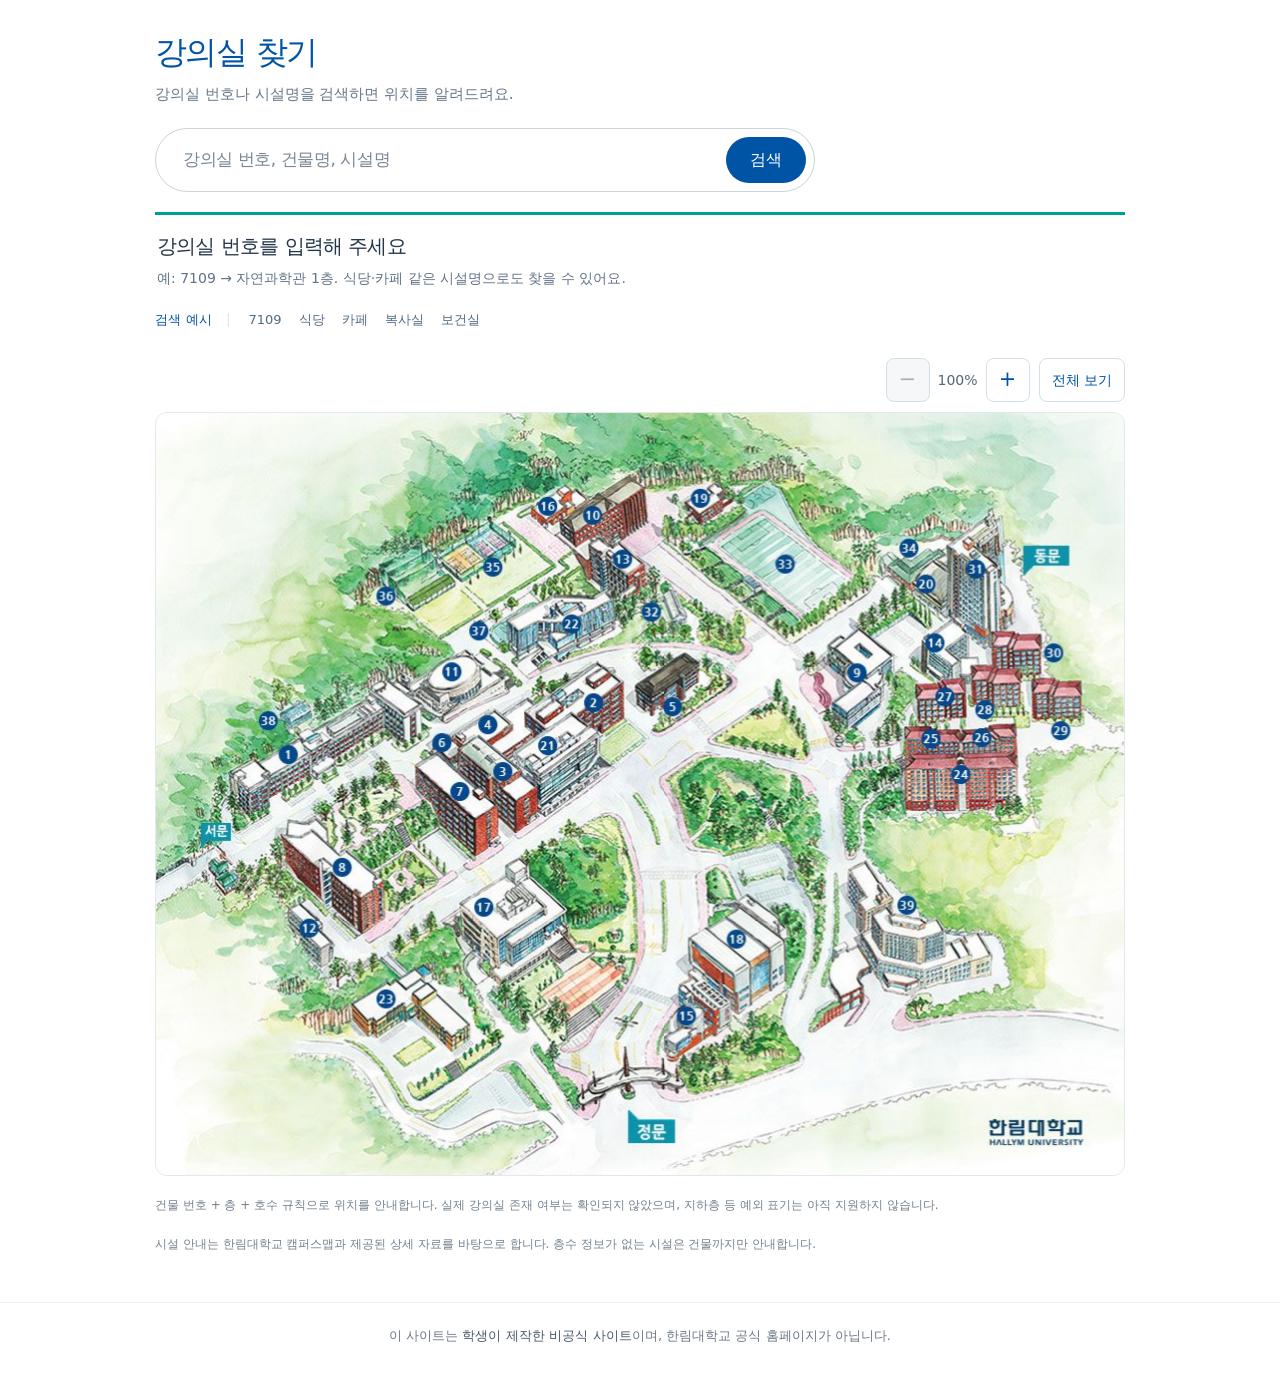
==== classrooms.html @ db65fbb7 "Publish Hallym Class Finder" ====
<!doctype html>
<html lang="ko">
<head>
  <meta charset="UTF-8">
  <meta name="viewport" content="width=device-width, initial-scale=1">
  <meta name="theme-color" content="#ffffff">
  <title>강의실 찾기</title>
  <link rel="icon" href="favicon.svg" type="image/svg+xml">
  <link rel="stylesheet" href="styles.css">
  <link rel="stylesheet" href="classrooms.css">
  <link rel="stylesheet" href="facilities.css">
  <link rel="stylesheet" href="directory.css">
  <link rel="stylesheet" href="map-navigation.css">
  <script type="module" src="classrooms.js"></script>
</head>
<body>
  <main class="map-main" style="padding-top:32px">
    <section class="classroom" aria-labelledby="map-title">
      <h1 id="map-title">강의실 찾기</h1>
      <p class="intro">강의실 번호나 시설명을 검색하면 위치를 알려드려요.</p>
      <form id="classroom-form" role="search">
        <label class="sr-only" for="room-query">강의실 번호, 건물명 또는 시설명</label>
        <div class="search-box"><input id="room-query" type="search" placeholder="강의실 번호, 건물명, 시설명" maxlength="60" enterkeyhint="search" autocomplete="off"><button class="room-submit" type="submit">검색</button></div>
      </form>
      <div class="room-result" role="status" aria-live="polite" aria-atomic="true"><h2 id="result-title"></h2><p id="result-detail"></p></div>
      <button id="feedback-open" class="feedback-open" type="button" hidden>정보가 다른가요?</button>
      <div class="examples" aria-label="예시 검색어"><span>검색 예시</span><button type="button" data-room="7109">7109</button><button type="button" data-room="식당">식당</button><button type="button" data-room="카페">카페</button><button type="button" data-room="복사실">복사실</button><button type="button" data-room="보건실">보건실</button></div>
      <p id="facility-count" role="status" hidden></p>
      <ul id="facility-results" aria-label="시설 검색 결과" hidden></ul>
      <div class="map-tools" role="group" aria-label="지도 확대 및 축소" style="justify-content:flex-end">
        <div class="map-buttons"><button id="map-out" type="button" aria-label="지도 축소" disabled>−</button><output id="map-scale" aria-label="지도 확대 비율">100%</output><button id="map-in" type="button" aria-label="지도 확대">+</button><button id="map-reset" type="button">전체 보기</button></div>
      </div>
      <div class="campus-map" tabindex="0" role="region" aria-label="캠퍼스 지도" aria-describedby="map-keyboard">
        <div class="map-stage">
        <img src="assets/campus-map.png" alt="한림대학교 캠퍼스 지도. 검색한 건물 위치는 지도 위 표시와 아래 검색 결과로 안내합니다." width="970" height="764">
        <div id="map-pin" class="map-pin" hidden aria-hidden="true"><span id="pin-label"></span><i></i><b></b></div>
        </div>
      </div>
      <p id="map-keyboard" class="sr-only">지도에 초점을 두고 더하기·빼기 키로 확대·축소, 방향키로 이동, Home 키로 전체 보기를 할 수 있습니다.</p>
      <p class="map-note">건물 번호 + 층 + 호수 규칙으로 위치를 안내합니다. 실제 강의실 존재 여부는 확인되지 않았으며, 지하층 등 예외 표기는 아직 지원하지 않습니다.</p>
      <p class="map-note">시설 안내는 한림대학교 캠퍼스맵과 제공된 상세 자료를 바탕으로 합니다. 층수 정보가 없는 시설은 건물까지만 안내합니다.</p>
      <dialog id="feedback-dialog" class="feedback-dialog">
        <form id="feedback-form" method="dialog">
          <div class="feedback-heading"><h2>정보 오류 제보</h2><button id="feedback-close" type="button" aria-label="제보창 닫기">×</button></div>
          <p id="feedback-context"></p>
          <label for="feedback-details">어떤 정보가 다른가요?</label>
          <textarea id="feedback-details" rows="4" maxlength="500" required placeholder="예: 건물 번호가 다르거나 시설이 다른 층에 있어요."></textarea>
          <button class="feedback-submit" type="submit">구글 폼으로 제보하기</button>
        </form>
      </dialog>
    </section>
  </main>
  <footer><p>이 사이트는 <strong>학생이 제작한 비공식 사이트</strong>이며,<br class="mobile-break"> 한림대학교 공식 홈페이지가 아닙니다.</p></footer>
</body>
</html>
---- styles.css ----
:root{font-family:"Apple SD Gothic Neo","Malgun Gothic",system-ui,sans-serif;color:#23364a;background:#fff;font-size:16px;line-height:1.6;font-synthesis:none;--blue:#0054a6;--teal:#009e96}
*{box-sizing:border-box}body{margin:0;min-height:100vh;min-height:100svh;display:flex;flex-direction:column}button,input{font:inherit}main{flex:1;display:flex;justify-content:center;align-items:center;padding:70px 24px 130px}.search-home{width:100%;max-width:660px}.identity{display:flex;align-items:center;justify-content:center;gap:23px;margin-bottom:29px}.wordmark{flex-shrink:0}.school{display:flex;align-items:center;gap:11px;color:var(--blue);font-size:.9375rem;font-weight:600;letter-spacing:.06em;margin-bottom:8px}.school-symbol{display:block;position:relative;width:53px;height:27px;overflow:hidden;flex-shrink:0}.school-symbol img{position:absolute;width:70px;height:auto;max-width:none;left:-11.7px;top:-36.6px}h1{font-size:2.875rem;letter-spacing:-.07em;line-height:1.3;margin:0;font-weight:700;color:var(--blue)}.characters{width:115px;height:115px;object-fit:contain}.search-box{display:flex;align-items:center;border:1px solid #cad4dd;border-radius:34px;background:#fff;min-height:64px;padding:4px 8px 4px 27px;transition:box-shadow .15s,border-color .15s}.search-box:hover{box-shadow:0 2px 10px #193c6010}.search-box:focus-within{border-color:var(--blue);box-shadow:0 0 0 3px #0054a612}input{min-width:0;width:100%;border:0;outline:0;background:transparent;color:#23364a;font-size:1.0625rem;padding:12px 0;letter-spacing:-.025em}input::placeholder{color:#788695}.search-button{display:flex;align-items:center;justify-content:center;width:48px;height:48px;flex-shrink:0;border:0;border-radius:50%;background:transparent;color:var(--blue);cursor:pointer;margin-left:8px}.search-button:hover{background:#eff6fb;color:var(--teal)}.search-button svg{width:25px;height:25px;fill:none;stroke:currentColor;stroke-width:1.9;stroke-linecap:round;stroke-linejoin:round}.search-button:focus-visible{outline:2px solid var(--blue);outline-offset:2px}.feedback{margin-top:22px;color:#617184;font-size:.875rem;text-align:center;padding:0 15px;overflow-wrap:anywhere}footer{flex-shrink:0;text-align:center;padding:23px 24px 26px;color:#6c7886;border-top:1px solid #eef1f4;font-size:.8125rem}footer p{margin:0}footer strong{font-weight:600;color:#46576a}.mobile-break{display:none}.sr-only{position:absolute;width:1px;height:1px;padding:0;margin:-1px;overflow:hidden;clip:rect(0,0,0,0);white-space:nowrap;border:0}.skip{position:absolute;top:-80px;left:16px;padding:12px;background:white;color:var(--blue);z-index:2}.skip:focus{top:12px}
@media(max-width:600px){main{padding:50px 22px 105px}.identity{gap:12px;margin-bottom:27px}h1{font-size:2.125rem}.school{font-size:.8125rem;gap:8px;margin-bottom:8px}.characters{width:83px;height:83px}.school-symbol{width:44px;height:23px}.school-symbol img{width:58px;left:-9.7px;top:-30.3px}.search-box{min-height:58px;padding:3px 5px 3px 20px}input{font-size:1rem;letter-spacing:-.05em}.search-button{width:44px;height:44px;margin-left:3px}.search-button svg{width:23px;height:23px}footer{font-size:.75rem;padding:20px 18px;line-height:1.9}.mobile-break{display:block}}
@media(max-width:350px){main{padding-inline:16px}.identity{gap:8px}h1{font-size:1.875rem}.characters{width:70px;height:70px}.search-box{padding-left:15px}input{font-size:1rem}}
@media(prefers-reduced-motion:reduce){.search-box{transition:none}}

.examples{display:flex;justify-content:center;align-items:center;flex-wrap:wrap;column-gap:13px;margin-top:9px;color:#75818e;font-size:.8125rem}.examples>span{margin-right:5px;padding-right:16px;border-right:1px solid #dce3e9;line-height:1.1;color:var(--blue);font-weight:700;white-space:nowrap}.examples button{border:0;background:transparent;color:#526b83;font-size:.8125rem;min-height:44px;padding:8px 2px;cursor:pointer;text-underline-offset:4px}.examples button:hover{color:var(--blue);text-decoration:underline}.examples button:focus-visible{outline:2px solid var(--blue);outline-offset:2px;border-radius:3px}@media(max-width:600px){.examples{column-gap:10px;font-size:.75rem}.examples button{font-size:.75rem}}
---- classrooms.css ----
.map-header{width:100%;max-width:1018px;margin:auto;padding:24px;display:flex;justify-content:space-between;gap:16px;font-size:.875rem}.map-header a{color:var(--blue);text-decoration:none;font-weight:600;min-height:44px;display:flex;align-items:center}.map-header>span{color:#687c8d;align-self:center}.map-main{display:block;padding:12px 24px 48px}.classroom{max-width:970px;margin:auto}.classroom h1{font-size:2rem;letter-spacing:-.05em}.intro{margin:8px 0 22px;color:#66788a;font-size:.9375rem}.classroom form,.classroom .examples{max-width:660px}.classroom .examples{justify-content:flex-start;margin-bottom:16px}.room-submit{border:0;background:var(--blue);color:white;border-radius:28px;min-height:46px;padding:0 24px;cursor:pointer;flex-shrink:0;margin-left:8px}.room-submit:hover{background:#004483}.room-submit:focus-visible,.map-header a:focus-visible{outline:3px solid var(--teal);outline-offset:3px}.campus-map{position:relative;width:100%;border:1px solid #e2e8ec;border-radius:12px;background:#f5f8f6}.campus-map>img{display:block;width:100%;height:auto;border-radius:12px}.map-pin{position:absolute;transform:translate(-50%,-100%);display:flex;align-items:center;flex-direction:column;filter:drop-shadow(0 3px 4px #001d4144);pointer-events:none}.map-pin[hidden]{display:none}.map-pin>span{background:var(--blue);color:white;white-space:nowrap;padding:7px 13px;border-radius:8px;font-weight:700;font-size:.875rem}.map-pin i{width:0;height:0;border-left:8px solid transparent;border-right:8px solid transparent;border-top:12px solid var(--blue)}.map-pin b{position:absolute;bottom:-5px;width:11px;height:11px;border:3px solid white;border-radius:50%;background:var(--blue)}.map-pin.top-edge{transform:translate(-50%,0);flex-direction:column-reverse}.map-pin.top-edge i{transform:rotate(180deg)}.map-pin.top-edge b{top:-5px;bottom:auto}.room-result{border-top:3px solid var(--teal);margin-top:20px;padding:15px 2px 0}.room-result h2{margin:0;font-size:1.25rem;letter-spacing:-.04em}.room-result p{margin:5px 0;color:#627386;font-size:.875rem}.map-note{font-size:.75rem;color:#73808d;margin:20px 0 0}.classroom-entry{text-align:center;margin-top:18px}.classroom-entry a{display:inline-flex;gap:18px;align-items:center;padding:8px 18px;border:1px solid #dce5ec;border-radius:24px;color:var(--blue);text-decoration:none;font-size:.875rem;min-height:44px}@media(max-width:600px){.map-header{padding:12px 20px}.map-main{padding:12px 16px 32px}.classroom h1{font-size:1.65rem}.intro{font-size:.8125rem}.classroom .search-box{padding-left:16px}.room-submit{padding:0 18px;min-height:44px}.map-pin>span{font-size:.6875rem;padding:5px 8px}.room-result h2{font-size:1.125rem}.classroom .examples{column-gap:10px}}
.feedback-open{display:block;margin:7px 0 2px;padding:6px 2px;border:0;background:transparent;color:#66788a;font-size:.75rem;text-decoration:underline;text-underline-offset:3px;cursor:pointer}.feedback-open[hidden]{display:none}.feedback-open:focus-visible,.feedback-dialog button:focus-visible,.feedback-dialog textarea:focus-visible{outline:3px solid var(--teal);outline-offset:2px}.feedback-dialog{width:min(92vw,460px);border:0;border-radius:14px;padding:0;box-shadow:0 16px 50px #001d4140}.feedback-dialog::backdrop{background:#10243866}.feedback-dialog form{padding:22px;max-width:none}.feedback-heading{display:flex;align-items:center;justify-content:space-between;gap:16px}.feedback-heading h2{margin:0;font-size:1.2rem}.feedback-heading button{width:40px;height:40px;border:0;border-radius:50%;background:#f1f4f6;color:#3c5266;font-size:1.4rem;cursor:pointer}.feedback-dialog p{margin:8px 0 16px;color:#627386;font-size:.8125rem}.feedback-dialog label{display:block;margin-bottom:7px;font-weight:700}.feedback-dialog textarea{box-sizing:border-box;width:100%;resize:vertical;border:1px solid #cbd7df;border-radius:9px;padding:11px;font:inherit}.feedback-submit{width:100%;min-height:44px;margin-top:12px;border:0;border-radius:9px;background:var(--blue);color:white;font-weight:700;cursor:pointer}#feedback-status{margin-bottom:0;color:#126b67}
.classroom form{position:relative}.search-suggestions{position:absolute;z-index:20;top:calc(100% + 7px);left:0;width:100%;max-height:320px;overflow-y:auto;list-style:none;margin:0;padding:7px;background:#fff;border:1px solid #d7e0e7;border-radius:14px;box-shadow:0 12px 30px #183c6026}.search-suggestions[hidden]{display:none}.search-suggestions li{margin:0;padding:0}.search-suggestions button{display:flex;width:100%;flex-direction:column;align-items:flex-start;gap:1px;padding:10px 12px;border:0;border-radius:9px;background:#fff;color:#23364a;text-align:left;cursor:pointer}.search-suggestions button:hover,.search-suggestions button[aria-selected="true"]{background:#edf5fb}.search-suggestions strong{font-size:.9375rem}.search-suggestions span{color:#687c8d;font-size:.75rem}.search-suggestions button:focus-visible{outline:2px solid var(--teal);outline-offset:-2px}@media(max-width:600px){.search-suggestions{max-height:280px}.search-suggestions button{padding:11px 10px}}
---- facilities.css ----
#facility-results{list-style:none;padding:0;margin:0 0 20px;display:grid;grid-template-columns:repeat(2,minmax(0,1fr));gap:10px}#facility-results[hidden]{display:none}#facility-results li{border:1px solid #dce5ec;border-radius:10px;padding:6px;background:#fff}#facility-results button{display:block;text-align:left;width:100%;border:0;border-radius:6px;padding:10px;background:white;color:#23364a;cursor:pointer}#facility-results button[aria-pressed=true]{background:#edf5fb}#facility-results strong,#facility-results span{display:block}#facility-results strong{font-size:1rem}#facility-results span{font-size:.875rem;color:#627386;margin-top:3px}#facility-results a{display:inline-block;padding:7px 10px;color:#0054a6;font-size:.875rem;min-height:40px}#facility-results button:focus-visible,#facility-results a:focus-visible{outline:2px solid #009e96;outline-offset:1px}@media(max-width:600px){#facility-results{grid-template-columns:1fr}}
---- directory.css ----
#facility-count{font-size:.875rem;color:#627386;margin:0 0 10px}#facility-results{max-height:350px;overflow-y:auto;overscroll-behavior:contain;padding:3px;scrollbar-gutter:stable}.map-note a{color:#0054a6}@media(max-width:600px){#facility-results{max-height:290px}}
---- map-navigation.css ----
.map-tools{display:flex;align-items:center;justify-content:space-between;gap:12px;margin:14px 0 10px}.map-tools p{font-size:.875rem;color:#627386;margin:0}.map-buttons{display:flex;gap:4px;align-items:center;flex-shrink:0}.map-buttons button{min-width:44px;min-height:44px;border:1px solid #d3dfe8;border-radius:8px;background:white;color:#0054a6;font-size:1.3rem;cursor:pointer}.map-buttons #map-reset{font-size:.875rem;padding:0 12px;margin-left:5px}.map-buttons button:disabled{color:#a5afb8;cursor:default;background:#f5f7f9}.map-buttons output{font-size:.875rem;min-width:48px;text-align:center;color:#526779}.map-buttons button:focus-visible,.campus-map:focus-visible{outline:3px solid #009e96;outline-offset:3px}.campus-map{aspect-ratio:970/764;overflow:hidden;touch-action:none;cursor:default;user-select:none}.campus-map.is-zoomed{cursor:grab}.campus-map.is-dragging{cursor:grabbing}.map-stage{position:absolute;inset:0;transform-origin:0 0;will-change:transform}.map-stage>img{display:block;width:100%;height:100%;pointer-events:none;-webkit-user-drag:none}.map-stage .map-pin{zoom:1;z-index:3}.map-hotspot{position:absolute;z-index:2;width:32px;height:32px;transform:translate(-50%,-50%);border:0;border-radius:50%;background:transparent;cursor:pointer}.map-hotspot:hover{background:#fff5;box-shadow:0 0 0 3px #009e96}.map-hotspot:focus-visible{outline:3px solid #009e96;outline-offset:2px;background:#fff8}@media(max-width:600px){.map-tools{align-items:flex-start;flex-direction:column;gap:8px}.map-buttons{align-self:flex-end}.map-tools p{font-size:.875rem}.map-hotspot{width:28px;height:28px}}
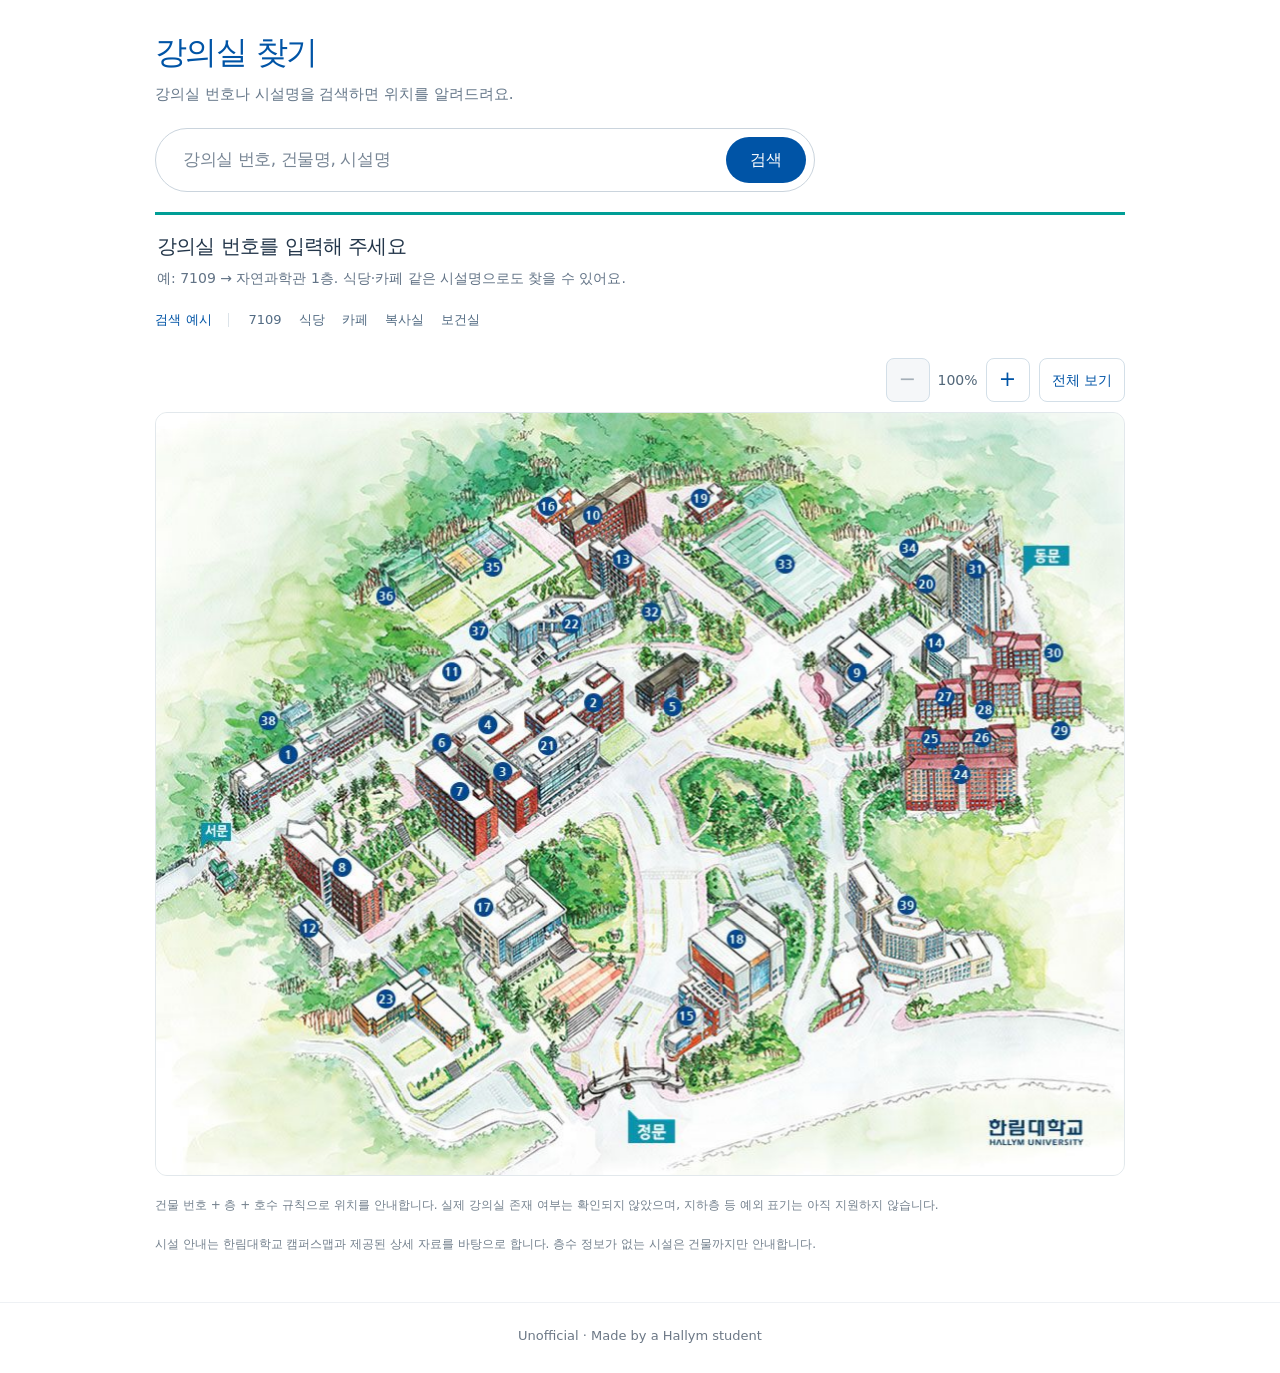
==== commit 790c715a: "Apply English footer to classroom page" ====
--- a/classrooms.html
+++ b/classrooms.html
@@ -50,7 +50,7 @@
       </dialog>
     </section>
   </main>
-  <footer><p>이 사이트는 <strong>학생이 제작한 비공식 사이트</strong>이며,<br class="mobile-break"> 한림대학교 공식 홈페이지가 아닙니다.</p></footer>
+  <footer><p lang="en">Unofficial · Made by a Hallym student</p></footer>
 </body>
 </html>
 
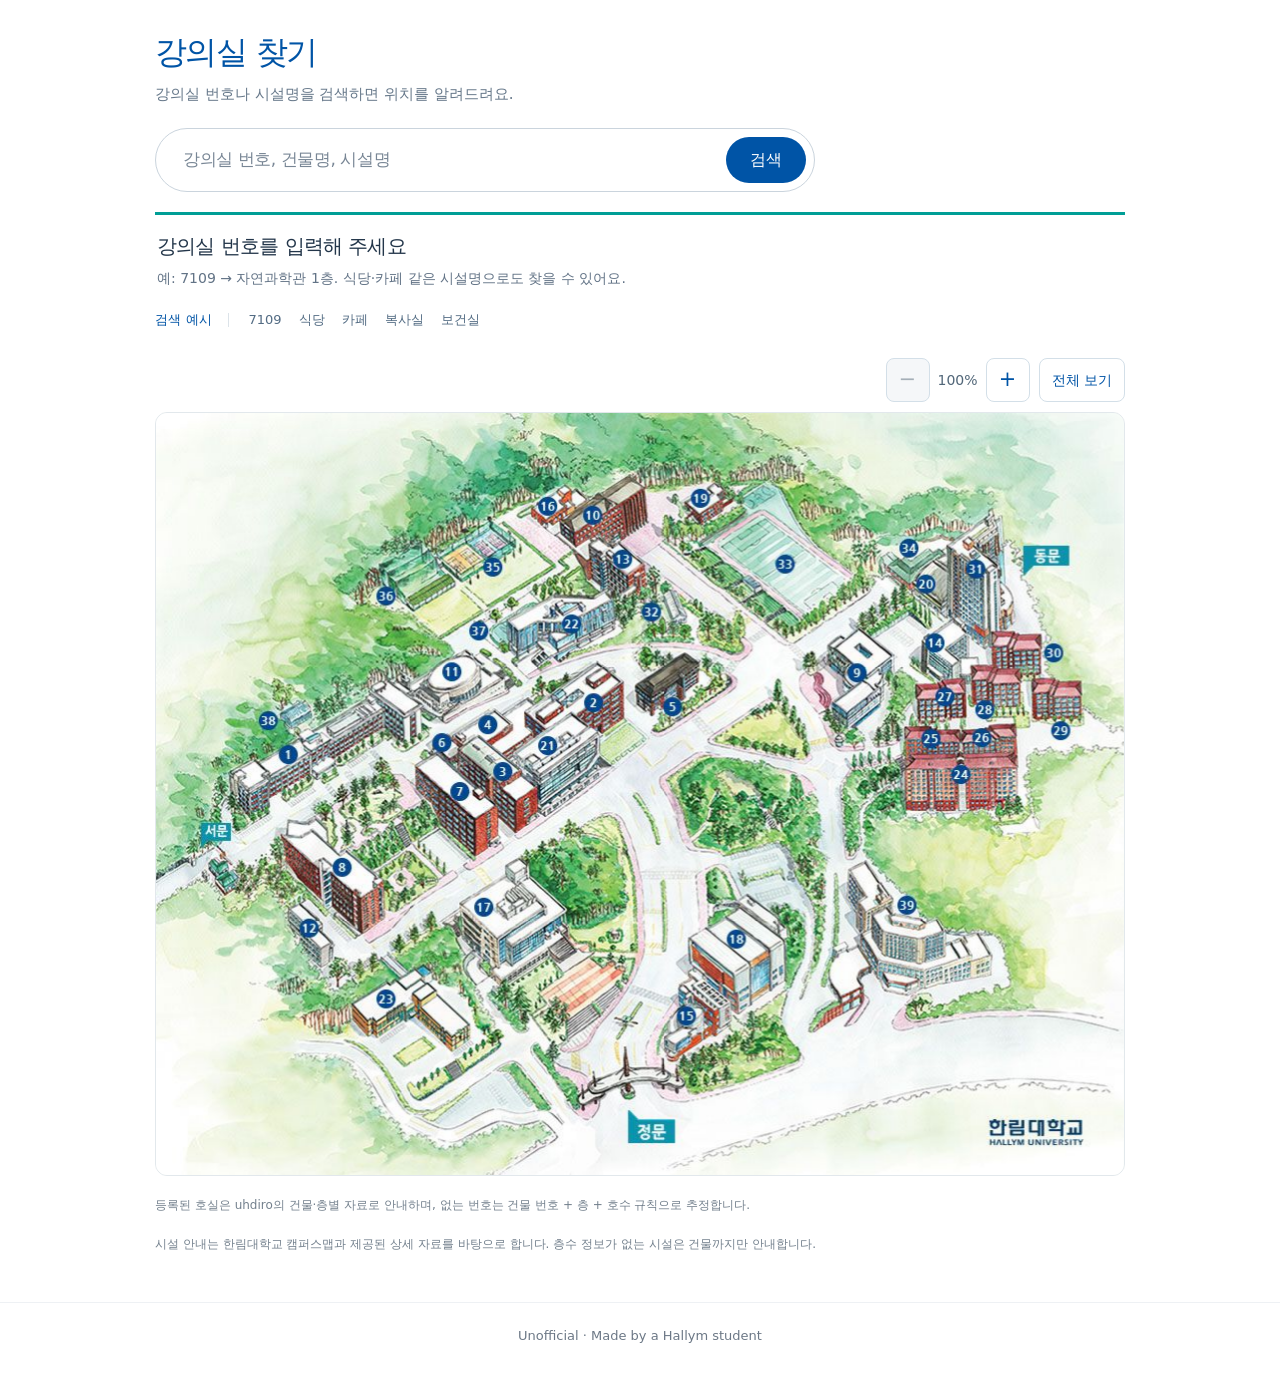
==== commit ce67c1ca: "Connect registered room locations and preserve conflicting source entries" ====
--- a/classrooms.html
+++ b/classrooms.html
@@ -37,7 +37,7 @@
         </div>
       </div>
       <p id="map-keyboard" class="sr-only">지도에 초점을 두고 더하기·빼기 키로 확대·축소, 방향키로 이동, Home 키로 전체 보기를 할 수 있습니다.</p>
-      <p class="map-note">건물 번호 + 층 + 호수 규칙으로 위치를 안내합니다. 실제 강의실 존재 여부는 확인되지 않았으며, 지하층 등 예외 표기는 아직 지원하지 않습니다.</p>
+      <p class="map-note">등록된 호실은 uhdiro의 건물·층별 자료로 안내하며, 없는 번호는 건물 번호 + 층 + 호수 규칙으로 추정합니다.</p>
       <p class="map-note">시설 안내는 한림대학교 캠퍼스맵과 제공된 상세 자료를 바탕으로 합니다. 층수 정보가 없는 시설은 건물까지만 안내합니다.</p>
       <dialog id="feedback-dialog" class="feedback-dialog">
         <form id="feedback-form" method="dialog">
@@ -53,4 +53,3 @@
   <footer><p lang="en">Unofficial · Made by a Hallym student</p></footer>
 </body>
 </html>
-
--- a/classrooms.css
+++ b/classrooms.css
@@ -1,4 +1,5 @@
 .map-header{width:100%;max-width:1018px;margin:auto;padding:24px;display:flex;justify-content:space-between;gap:16px;font-size:.875rem}.map-header a{color:var(--blue);text-decoration:none;font-weight:600;min-height:44px;display:flex;align-items:center}.map-header>span{color:#687c8d;align-self:center}.map-main{display:block;padding:12px 24px 48px}.classroom{max-width:970px;margin:auto}.classroom h1{font-size:2rem;letter-spacing:-.05em}.intro{margin:8px 0 22px;color:#66788a;font-size:.9375rem}.classroom form,.classroom .examples{max-width:660px}.classroom .examples{justify-content:flex-start;margin-bottom:16px}.room-submit{border:0;background:var(--blue);color:white;border-radius:28px;min-height:46px;padding:0 24px;cursor:pointer;flex-shrink:0;margin-left:8px}.room-submit:hover{background:#004483}.room-submit:focus-visible,.map-header a:focus-visible{outline:3px solid var(--teal);outline-offset:3px}.campus-map{position:relative;width:100%;border:1px solid #e2e8ec;border-radius:12px;background:#f5f8f6}.campus-map>img{display:block;width:100%;height:auto;border-radius:12px}.map-pin{position:absolute;transform:translate(-50%,-100%);display:flex;align-items:center;flex-direction:column;filter:drop-shadow(0 3px 4px #001d4144);pointer-events:none}.map-pin[hidden]{display:none}.map-pin>span{background:var(--blue);color:white;white-space:nowrap;padding:7px 13px;border-radius:8px;font-weight:700;font-size:.875rem}.map-pin i{width:0;height:0;border-left:8px solid transparent;border-right:8px solid transparent;border-top:12px solid var(--blue)}.map-pin b{position:absolute;bottom:-5px;width:11px;height:11px;border:3px solid white;border-radius:50%;background:var(--blue)}.map-pin.top-edge{transform:translate(-50%,0);flex-direction:column-reverse}.map-pin.top-edge i{transform:rotate(180deg)}.map-pin.top-edge b{top:-5px;bottom:auto}.room-result{border-top:3px solid var(--teal);margin-top:20px;padding:15px 2px 0}.room-result h2{margin:0;font-size:1.25rem;letter-spacing:-.04em}.room-result p{margin:5px 0;color:#627386;font-size:.875rem}.map-note{font-size:.75rem;color:#73808d;margin:20px 0 0}.classroom-entry{text-align:center;margin-top:18px}.classroom-entry a{display:inline-flex;gap:18px;align-items:center;padding:8px 18px;border:1px solid #dce5ec;border-radius:24px;color:var(--blue);text-decoration:none;font-size:.875rem;min-height:44px}@media(max-width:600px){.map-header{padding:12px 20px}.map-main{padding:12px 16px 32px}.classroom h1{font-size:1.65rem}.intro{font-size:.8125rem}.classroom .search-box{padding-left:16px}.room-submit{padding:0 18px;min-height:44px}.map-pin>span{font-size:.6875rem;padding:5px 8px}.room-result h2{font-size:1.125rem}.classroom .examples{column-gap:10px}}
 .feedback-open{display:block;margin:7px 0 2px;padding:6px 2px;border:0;background:transparent;color:#66788a;font-size:.75rem;text-decoration:underline;text-underline-offset:3px;cursor:pointer}.feedback-open[hidden]{display:none}.feedback-open:focus-visible,.feedback-dialog button:focus-visible,.feedback-dialog textarea:focus-visible{outline:3px solid var(--teal);outline-offset:2px}.feedback-dialog{width:min(92vw,460px);border:0;border-radius:14px;padding:0;box-shadow:0 16px 50px #001d4140}.feedback-dialog::backdrop{background:#10243866}.feedback-dialog form{padding:22px;max-width:none}.feedback-heading{display:flex;align-items:center;justify-content:space-between;gap:16px}.feedback-heading h2{margin:0;font-size:1.2rem}.feedback-heading button{width:40px;height:40px;border:0;border-radius:50%;background:#f1f4f6;color:#3c5266;font-size:1.4rem;cursor:pointer}.feedback-dialog p{margin:8px 0 16px;color:#627386;font-size:.8125rem}.feedback-dialog label{display:block;margin-bottom:7px;font-weight:700}.feedback-dialog textarea{box-sizing:border-box;width:100%;resize:vertical;border:1px solid #cbd7df;border-radius:9px;padding:11px;font:inherit}.feedback-submit{width:100%;min-height:44px;margin-top:12px;border:0;border-radius:9px;background:var(--blue);color:white;font-weight:700;cursor:pointer}#feedback-status{margin-bottom:0;color:#126b67}
 .classroom form{position:relative}.search-suggestions{position:absolute;z-index:20;top:calc(100% + 7px);left:0;width:100%;max-height:320px;overflow-y:auto;list-style:none;margin:0;padding:7px;background:#fff;border:1px solid #d7e0e7;border-radius:14px;box-shadow:0 12px 30px #183c6026}.search-suggestions[hidden]{display:none}.search-suggestions li{margin:0;padding:0}.search-suggestions button{display:flex;width:100%;flex-direction:column;align-items:flex-start;gap:1px;padding:10px 12px;border:0;border-radius:9px;background:#fff;color:#23364a;text-align:left;cursor:pointer}.search-suggestions button:hover,.search-suggestions button[aria-selected="true"]{background:#edf5fb}.search-suggestions strong{font-size:.9375rem}.search-suggestions span{color:#687c8d;font-size:.75rem}.search-suggestions button:focus-visible{outline:2px solid var(--teal);outline-offset:-2px}@media(max-width:600px){.search-suggestions{max-height:280px}.search-suggestions button{padding:11px 10px}}
-
+
+#result-detail{white-space:pre-line}
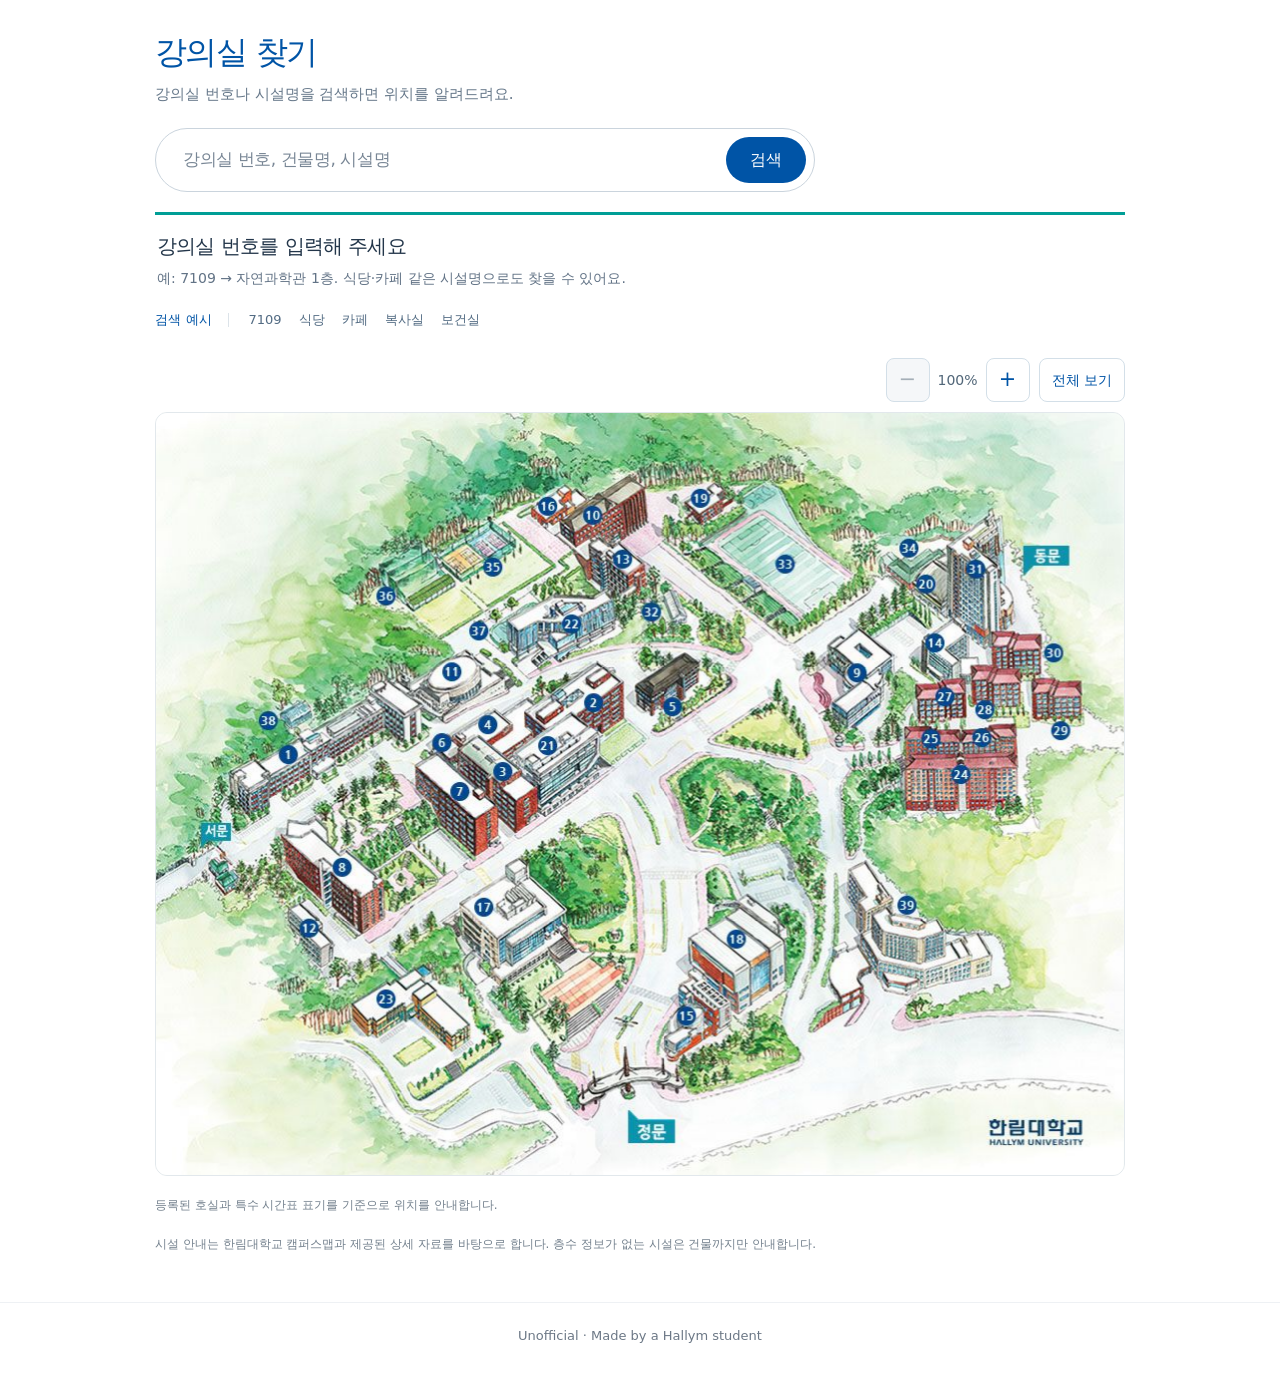
==== commit d55f1a33: "Remove numeric room inference and retain registered and special locations" ====
--- a/classrooms.html
+++ b/classrooms.html
@@ -37,7 +37,7 @@
         </div>
       </div>
       <p id="map-keyboard" class="sr-only">지도에 초점을 두고 더하기·빼기 키로 확대·축소, 방향키로 이동, Home 키로 전체 보기를 할 수 있습니다.</p>
-      <p class="map-note">등록된 호실은 uhdiro의 건물·층별 자료로 안내하며, 없는 번호는 건물 번호 + 층 + 호수 규칙으로 추정합니다.</p>
+      <p class="map-note">등록된 호실과 특수 시간표 표기를 기준으로 위치를 안내합니다.</p>
       <p class="map-note">시설 안내는 한림대학교 캠퍼스맵과 제공된 상세 자료를 바탕으로 합니다. 층수 정보가 없는 시설은 건물까지만 안내합니다.</p>
       <dialog id="feedback-dialog" class="feedback-dialog">
         <form id="feedback-form" method="dialog">
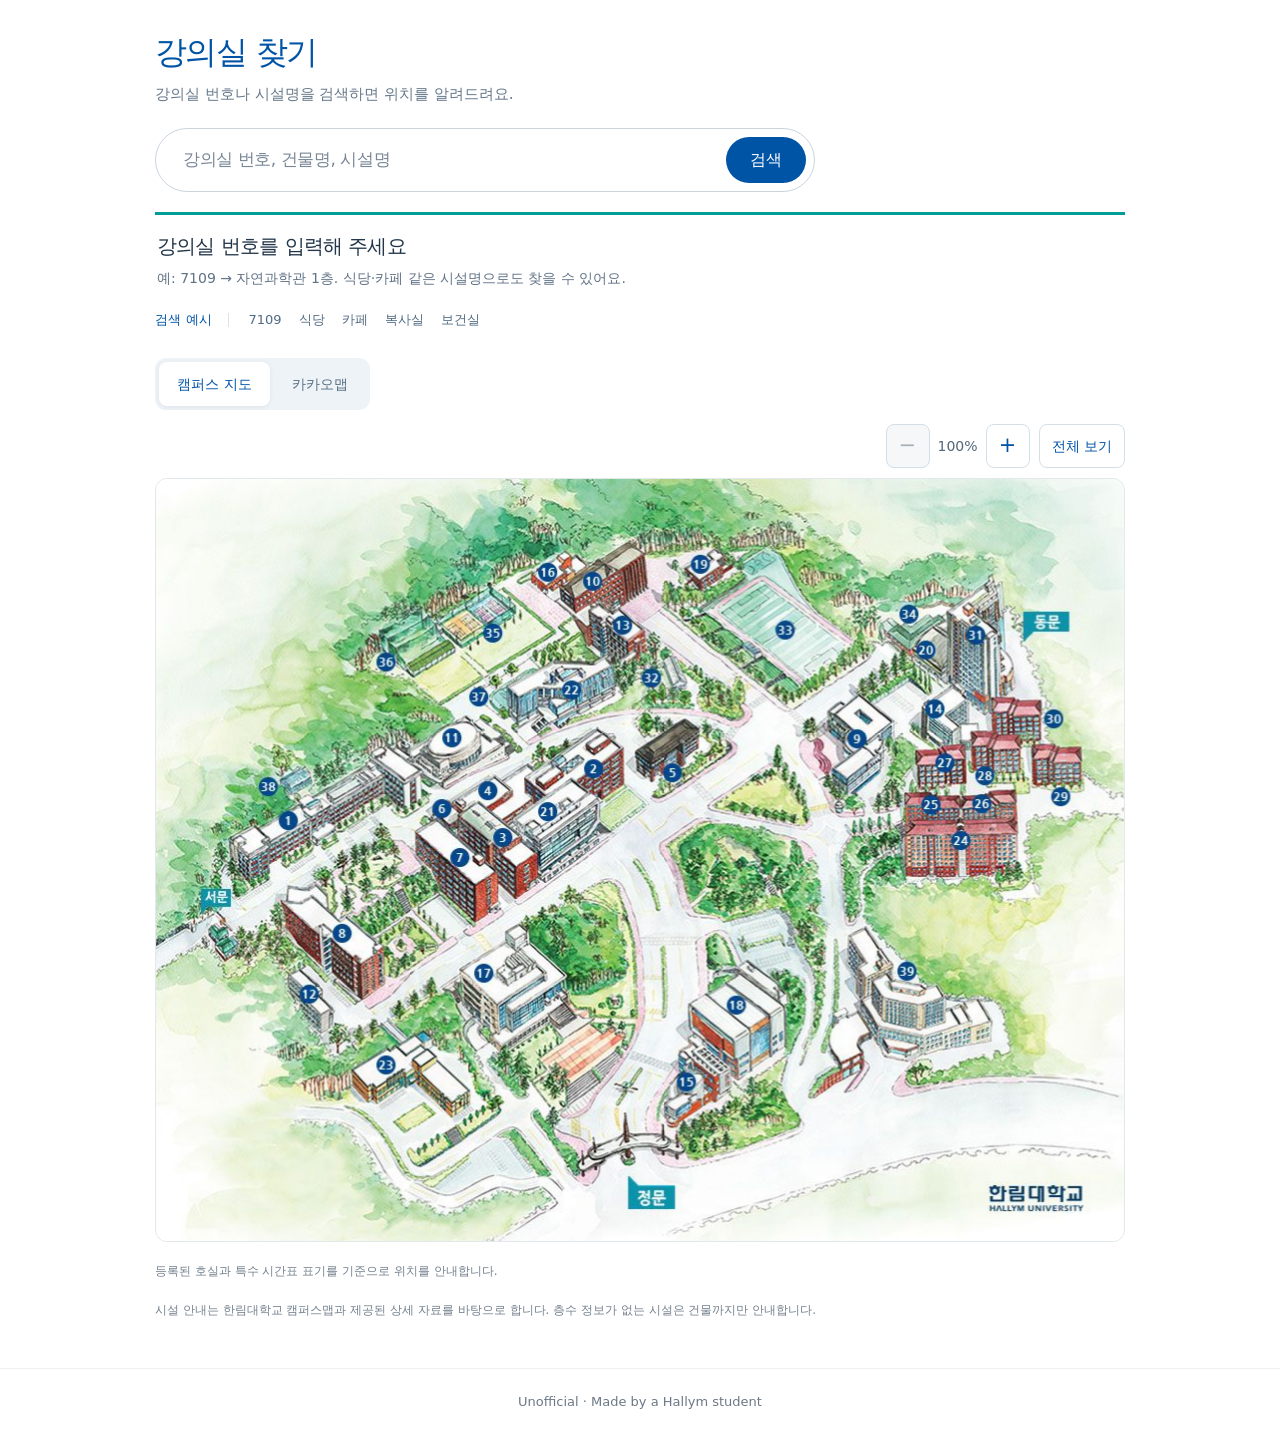
==== commit 2a28573b: "Add campus and Kakao map switch preserving search selection" ====
--- a/classrooms.html
+++ b/classrooms.html
@@ -27,6 +27,15 @@
       <div class="examples" aria-label="예시 검색어"><span>검색 예시</span><button type="button" data-room="7109">7109</button><button type="button" data-room="식당">식당</button><button type="button" data-room="카페">카페</button><button type="button" data-room="복사실">복사실</button><button type="button" data-room="보건실">보건실</button></div>
       <p id="facility-count" role="status" hidden></p>
       <ul id="facility-results" aria-label="시설 검색 결과" hidden></ul>
+      <div class="map-switch" role="group" aria-label="지도 선택">
+        <button id="campus-view" type="button" aria-pressed="true" aria-controls="campus-panel">캠퍼스 지도</button>
+        <button id="kakao-view" type="button" aria-pressed="false" aria-controls="kakao-panel">카카오맵</button>
+      </div>
+      <section id="kakao-panel" aria-label="카카오맵" hidden>
+        <p id="kakao-status" role="status"></p>
+        <div id="kakao-canvas" aria-label="한림대학교 카카오 지도"></div>
+      </section>
+      <div id="campus-panel">
       <div class="map-tools" role="group" aria-label="지도 확대 및 축소" style="justify-content:flex-end">
         <div class="map-buttons"><button id="map-out" type="button" aria-label="지도 축소" disabled>−</button><output id="map-scale" aria-label="지도 확대 비율">100%</output><button id="map-in" type="button" aria-label="지도 확대">+</button><button id="map-reset" type="button">전체 보기</button></div>
       </div>
@@ -37,6 +46,7 @@
         </div>
       </div>
       <p id="map-keyboard" class="sr-only">지도에 초점을 두고 더하기·빼기 키로 확대·축소, 방향키로 이동, Home 키로 전체 보기를 할 수 있습니다.</p>
+      </div>
       <p class="map-note">등록된 호실과 특수 시간표 표기를 기준으로 위치를 안내합니다.</p>
       <p class="map-note">시설 안내는 한림대학교 캠퍼스맵과 제공된 상세 자료를 바탕으로 합니다. 층수 정보가 없는 시설은 건물까지만 안내합니다.</p>
       <dialog id="feedback-dialog" class="feedback-dialog">
--- a/classrooms.css
+++ b/classrooms.css
@@ -3,3 +3,7 @@
 .classroom form{position:relative}.search-suggestions{position:absolute;z-index:20;top:calc(100% + 7px);left:0;width:100%;max-height:320px;overflow-y:auto;list-style:none;margin:0;padding:7px;background:#fff;border:1px solid #d7e0e7;border-radius:14px;box-shadow:0 12px 30px #183c6026}.search-suggestions[hidden]{display:none}.search-suggestions li{margin:0;padding:0}.search-suggestions button{display:flex;width:100%;flex-direction:column;align-items:flex-start;gap:1px;padding:10px 12px;border:0;border-radius:9px;background:#fff;color:#23364a;text-align:left;cursor:pointer}.search-suggestions button:hover,.search-suggestions button[aria-selected="true"]{background:#edf5fb}.search-suggestions strong{font-size:.9375rem}.search-suggestions span{color:#687c8d;font-size:.75rem}.search-suggestions button:focus-visible{outline:2px solid var(--teal);outline-offset:-2px}@media(max-width:600px){.search-suggestions{max-height:280px}.search-suggestions button{padding:11px 10px}}
 
 #result-detail{white-space:pre-line}
+
+.building-dialog{width:min(92vw,620px);max-height:85vh;max-height:85dvh;overflow-y:auto;margin:auto;padding:0;border:0;border-radius:16px;color:#23364a;background:#fff;box-shadow:0 16px 60px #001d4144}.building-dialog::backdrop{background:#10243888}.building-photo-header{display:flex;align-items:center;justify-content:space-between;gap:16px;padding:16px 20px}.building-photo-header h2{margin:0;font-size:1.2rem}.building-photo-header button{flex-shrink:0;width:44px;height:44px;border:0;border-radius:50%;background:#f1f4f6;color:#344c61;font-size:1.6rem;cursor:pointer}.building-photo-header button:focus-visible{outline:3px solid var(--teal);outline-offset:2px}.building-photo-body{margin:0 20px;background:#f5f7f9;border-radius:8px;overflow:hidden;min-height:100px}.building-photo-body img{display:block;width:100%;height:auto;max-height:60vh;object-fit:contain}.building-photo-body img[hidden]{display:none}.building-photo-body p{padding:28px 14px;text-align:center;font-size:.875rem;color:#66788a}.building-photo-credit{padding:12px 20px;margin:0;font-size:.75rem;color:#73808d}@media(max-width:600px){.building-dialog{width:100%;max-width:none;margin:auto 0 0;border-radius:18px 18px 0 0}.building-photo-header{padding:12px 16px}.building-photo-header h2{font-size:1.1rem}.building-photo-body{margin:0 16px}.building-photo-credit{padding-bottom:calc(16px + env(safe-area-inset-bottom))}}
+
+.map-switch{display:flex;gap:4px;width:fit-content;padding:4px;margin:16px 0 10px;border-radius:11px;background:#eef3f7}.map-switch button{min-height:44px;padding:0 18px;border:0;border-radius:8px;color:#5b7083;background:transparent;font-size:.875rem;cursor:pointer}.map-switch button[aria-pressed="true"]{background:#fff;color:var(--blue);font-weight:700;box-shadow:0 1px 5px #183c6014}.map-switch button:focus-visible{outline:3px solid var(--teal);outline-offset:2px}#kakao-panel{position:relative;border:1px solid #e2e8ec;border-radius:12px;overflow:hidden;background:#f5f8f6}#kakao-panel[hidden],#campus-panel[hidden]{display:none}#kakao-canvas{width:100%;height:min(70vh,660px);min-height:380px}#kakao-status{position:absolute;z-index:4;top:12px;left:12px;right:12px;margin:0;padding:12px 16px;border-radius:8px;background:#fff;color:#526779;font-size:.875rem;box-shadow:0 2px 10px #193c6020}#kakao-status[hidden]{display:none}.kakao-building{display:block;min-width:30px;min-height:30px;padding:4px 8px;transform:translateY(-8px);border:2px solid #fff;border-radius:18px;background:#0054a6;color:#fff;font-size:12px;line-height:18px;font-family:inherit;cursor:pointer;box-shadow:0 1px 5px #001d4144;white-space:nowrap}.kakao-building[aria-pressed="true"]{background:#008c85;z-index:3}.kakao-building:focus-visible{outline:3px solid #009e96;outline-offset:3px}@media(max-width:600px){#kakao-canvas{height:62vh;min-height:360px}.map-switch{width:100%}.map-switch button{flex:1}}
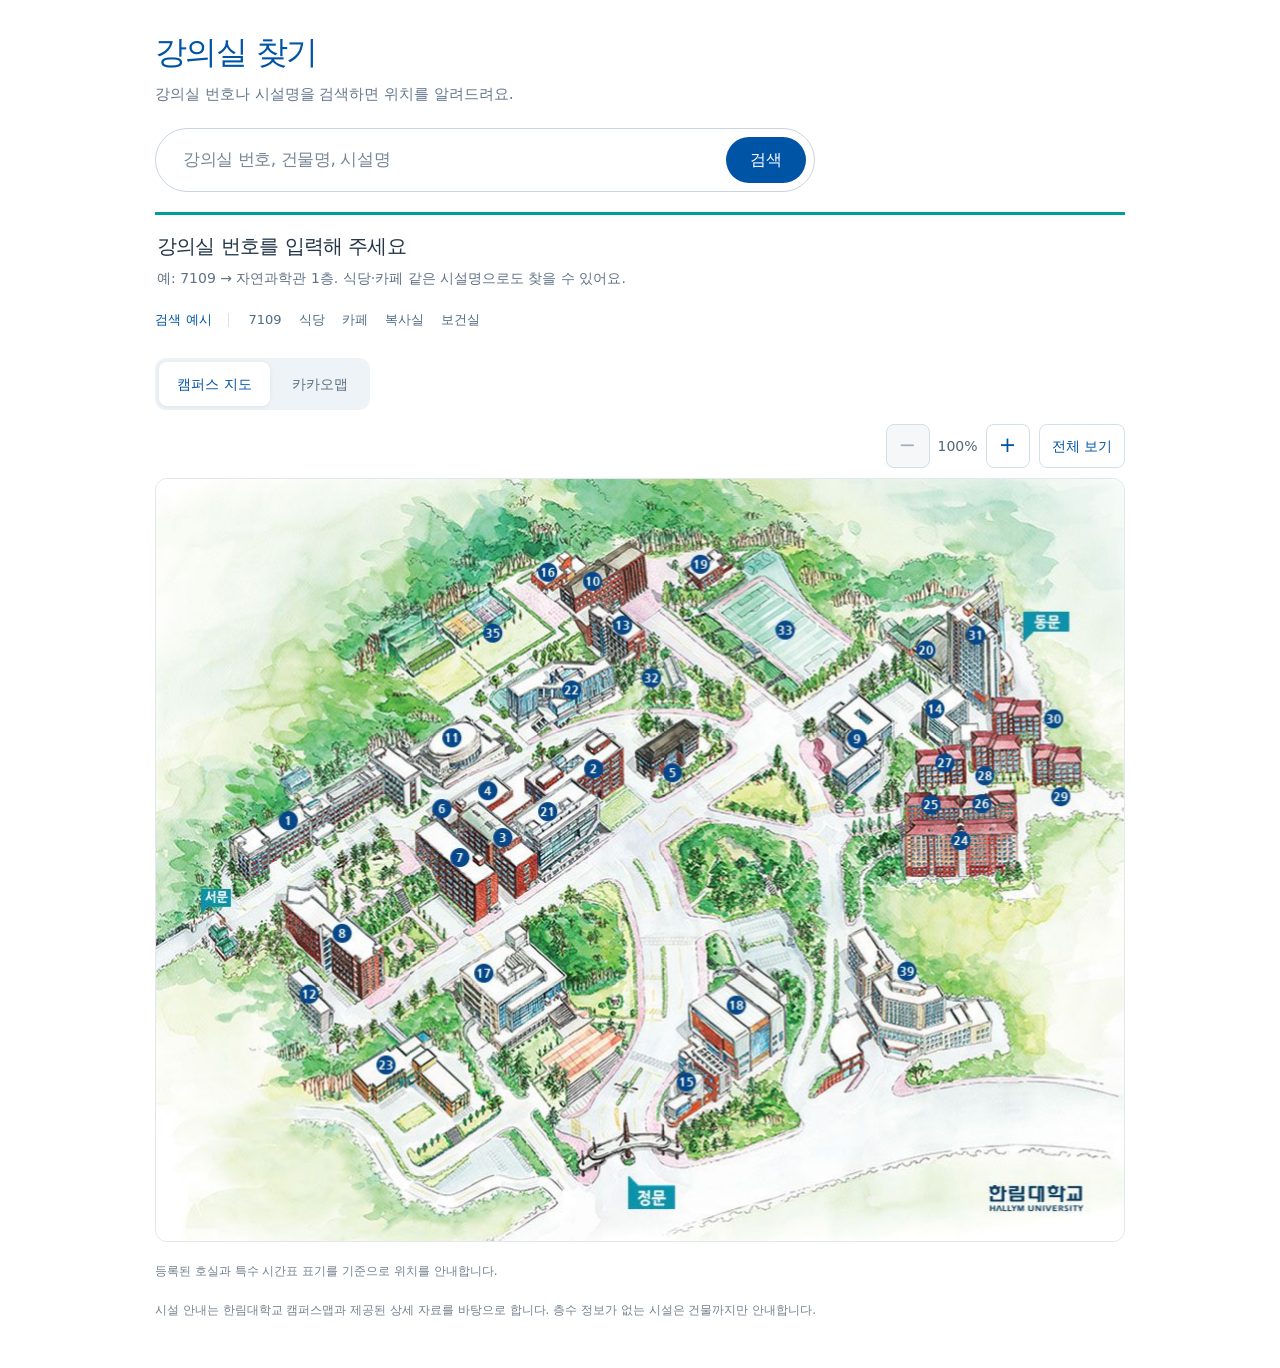
==== commit 06499373: "Update classroom finder with latest maps, floor plans and feedback flow" ====
--- a/classrooms.html
+++ b/classrooms.html
@@ -23,7 +23,7 @@
         <div class="search-box"><input id="room-query" type="search" placeholder="강의실 번호, 건물명, 시설명" maxlength="60" enterkeyhint="search" autocomplete="off"><button class="room-submit" type="submit">검색</button></div>
       </form>
       <div class="room-result" role="status" aria-live="polite" aria-atomic="true"><h2 id="result-title"></h2><p id="result-detail"></p></div>
-      <button id="feedback-open" class="feedback-open" type="button" hidden>정보가 다른가요?</button>
+      <button id="feedback-open" class="feedback-open" type="button" hidden>정보가 다르거나 의견이 있나요?</button>
       <div class="examples" aria-label="예시 검색어"><span>검색 예시</span><button type="button" data-room="7109">7109</button><button type="button" data-room="식당">식당</button><button type="button" data-room="카페">카페</button><button type="button" data-room="복사실">복사실</button><button type="button" data-room="보건실">보건실</button></div>
       <p id="facility-count" role="status" hidden></p>
       <ul id="facility-results" aria-label="시설 검색 결과" hidden></ul>
@@ -42,6 +42,10 @@
       <div class="campus-map" tabindex="0" role="region" aria-label="캠퍼스 지도" aria-describedby="map-keyboard">
         <div class="map-stage">
         <img src="assets/campus-map.png" alt="한림대학교 캠퍼스 지도. 검색한 건물 위치는 지도 위 표시와 아래 검색 결과로 안내합니다." width="970" height="764">
+        <img class="map-number-retouch" src="assets/campus-map-hidden-markers.png" alt="" aria-hidden="true">
+        <img class="map-number-retouch map-number-retouch-34" src="assets/campus-map-hidden-markers.png" alt="" aria-hidden="true">
+        <img class="map-number-retouch map-number-retouch-36" src="assets/campus-map-hidden-markers.png" alt="" aria-hidden="true">
+        <img class="map-number-retouch map-number-retouch-38" src="assets/campus-map-hidden-markers.png" alt="" aria-hidden="true">
         <div id="map-pin" class="map-pin" hidden aria-hidden="true"><span id="pin-label"></span><i></i><b></b></div>
         </div>
       </div>
@@ -49,17 +53,17 @@
       </div>
       <p class="map-note">등록된 호실과 특수 시간표 표기를 기준으로 위치를 안내합니다.</p>
       <p class="map-note">시설 안내는 한림대학교 캠퍼스맵과 제공된 상세 자료를 바탕으로 합니다. 층수 정보가 없는 시설은 건물까지만 안내합니다.</p>
-      <dialog id="feedback-dialog" class="feedback-dialog">
+      <dialog id="feedback-dialog" class="feedback-dialog" aria-labelledby="feedback-title">
         <form id="feedback-form" method="dialog">
-          <div class="feedback-heading"><h2>정보 오류 제보</h2><button id="feedback-close" type="button" aria-label="제보창 닫기">×</button></div>
+          <div class="feedback-heading"><h2 id="feedback-title">오류 제보 · 피드백</h2><button id="feedback-close" type="button" aria-label="피드백 창 닫기">×</button></div>
           <p id="feedback-context"></p>
-          <label for="feedback-details">어떤 정보가 다른가요?</label>
-          <textarea id="feedback-details" rows="4" maxlength="500" required placeholder="예: 건물 번호가 다르거나 시설이 다른 층에 있어요."></textarea>
-          <button class="feedback-submit" type="submit">구글 폼으로 제보하기</button>
+          <label for="feedback-details">잘못된 정보나 개선 의견을 알려주세요.</label>
+          <textarea id="feedback-details" rows="4" maxlength="500" required placeholder="예: 시설 위치가 달라요. 이런 기능이 있으면 좋겠어요."></textarea>
+          <p id="feedback-submit-note" class="feedback-submit-note">다음 화면의 구글 폼에서 내용을 확인하고 ‘제출’을 눌러야 접수가 완료됩니다.</p>
+          <button class="feedback-submit" type="submit" aria-describedby="feedback-submit-note">구글 폼으로 이동</button>
         </form>
       </dialog>
     </section>
   </main>
-  <footer><p lang="en">Unofficial · Made by a Hallym student</p></footer>
 </body>
 </html>
--- a/styles.css
+++ b/styles.css
@@ -6,4 +6,3 @@
 @media(prefers-reduced-motion:reduce){.search-box{transition:none}}
 
 .examples{display:flex;justify-content:center;align-items:center;flex-wrap:wrap;column-gap:13px;margin-top:9px;color:#75818e;font-size:.8125rem}.examples>span{margin-right:5px;padding-right:16px;border-right:1px solid #dce3e9;line-height:1.1;color:var(--blue);font-weight:700;white-space:nowrap}.examples button{border:0;background:transparent;color:#526b83;font-size:.8125rem;min-height:44px;padding:8px 2px;cursor:pointer;text-underline-offset:4px}.examples button:hover{color:var(--blue);text-decoration:underline}.examples button:focus-visible{outline:2px solid var(--blue);outline-offset:2px;border-radius:3px}@media(max-width:600px){.examples{column-gap:10px;font-size:.75rem}.examples button{font-size:.75rem}}
-
--- a/classrooms.css
+++ b/classrooms.css
@@ -1,9 +1,12 @@
-.map-header{width:100%;max-width:1018px;margin:auto;padding:24px;display:flex;justify-content:space-between;gap:16px;font-size:.875rem}.map-header a{color:var(--blue);text-decoration:none;font-weight:600;min-height:44px;display:flex;align-items:center}.map-header>span{color:#687c8d;align-self:center}.map-main{display:block;padding:12px 24px 48px}.classroom{max-width:970px;margin:auto}.classroom h1{font-size:2rem;letter-spacing:-.05em}.intro{margin:8px 0 22px;color:#66788a;font-size:.9375rem}.classroom form,.classroom .examples{max-width:660px}.classroom .examples{justify-content:flex-start;margin-bottom:16px}.room-submit{border:0;background:var(--blue);color:white;border-radius:28px;min-height:46px;padding:0 24px;cursor:pointer;flex-shrink:0;margin-left:8px}.room-submit:hover{background:#004483}.room-submit:focus-visible,.map-header a:focus-visible{outline:3px solid var(--teal);outline-offset:3px}.campus-map{position:relative;width:100%;border:1px solid #e2e8ec;border-radius:12px;background:#f5f8f6}.campus-map>img{display:block;width:100%;height:auto;border-radius:12px}.map-pin{position:absolute;transform:translate(-50%,-100%);display:flex;align-items:center;flex-direction:column;filter:drop-shadow(0 3px 4px #001d4144);pointer-events:none}.map-pin[hidden]{display:none}.map-pin>span{background:var(--blue);color:white;white-space:nowrap;padding:7px 13px;border-radius:8px;font-weight:700;font-size:.875rem}.map-pin i{width:0;height:0;border-left:8px solid transparent;border-right:8px solid transparent;border-top:12px solid var(--blue)}.map-pin b{position:absolute;bottom:-5px;width:11px;height:11px;border:3px solid white;border-radius:50%;background:var(--blue)}.map-pin.top-edge{transform:translate(-50%,0);flex-direction:column-reverse}.map-pin.top-edge i{transform:rotate(180deg)}.map-pin.top-edge b{top:-5px;bottom:auto}.room-result{border-top:3px solid var(--teal);margin-top:20px;padding:15px 2px 0}.room-result h2{margin:0;font-size:1.25rem;letter-spacing:-.04em}.room-result p{margin:5px 0;color:#627386;font-size:.875rem}.map-note{font-size:.75rem;color:#73808d;margin:20px 0 0}.classroom-entry{text-align:center;margin-top:18px}.classroom-entry a{display:inline-flex;gap:18px;align-items:center;padding:8px 18px;border:1px solid #dce5ec;border-radius:24px;color:var(--blue);text-decoration:none;font-size:.875rem;min-height:44px}@media(max-width:600px){.map-header{padding:12px 20px}.map-main{padding:12px 16px 32px}.classroom h1{font-size:1.65rem}.intro{font-size:.8125rem}.classroom .search-box{padding-left:16px}.room-submit{padding:0 18px;min-height:44px}.map-pin>span{font-size:.6875rem;padding:5px 8px}.room-result h2{font-size:1.125rem}.classroom .examples{column-gap:10px}}
-.feedback-open{display:block;margin:7px 0 2px;padding:6px 2px;border:0;background:transparent;color:#66788a;font-size:.75rem;text-decoration:underline;text-underline-offset:3px;cursor:pointer}.feedback-open[hidden]{display:none}.feedback-open:focus-visible,.feedback-dialog button:focus-visible,.feedback-dialog textarea:focus-visible{outline:3px solid var(--teal);outline-offset:2px}.feedback-dialog{width:min(92vw,460px);border:0;border-radius:14px;padding:0;box-shadow:0 16px 50px #001d4140}.feedback-dialog::backdrop{background:#10243866}.feedback-dialog form{padding:22px;max-width:none}.feedback-heading{display:flex;align-items:center;justify-content:space-between;gap:16px}.feedback-heading h2{margin:0;font-size:1.2rem}.feedback-heading button{width:40px;height:40px;border:0;border-radius:50%;background:#f1f4f6;color:#3c5266;font-size:1.4rem;cursor:pointer}.feedback-dialog p{margin:8px 0 16px;color:#627386;font-size:.8125rem}.feedback-dialog label{display:block;margin-bottom:7px;font-weight:700}.feedback-dialog textarea{box-sizing:border-box;width:100%;resize:vertical;border:1px solid #cbd7df;border-radius:9px;padding:11px;font:inherit}.feedback-submit{width:100%;min-height:44px;margin-top:12px;border:0;border-radius:9px;background:var(--blue);color:white;font-weight:700;cursor:pointer}#feedback-status{margin-bottom:0;color:#126b67}
+.map-header{width:100%;max-width:1018px;margin:auto;padding:24px;display:flex;justify-content:space-between;gap:16px;font-size:.875rem}.map-header a{color:var(--blue);text-decoration:none;font-weight:600;min-height:44px;display:flex;align-items:center}.map-header>span{color:#687c8d;align-self:center}.map-main{display:block;padding:12px 24px 48px}.classroom{max-width:970px;margin:auto}.classroom h1{font-size:2rem;letter-spacing:-.05em}.intro{margin:8px 0 22px;color:#66788a;font-size:.9375rem}.classroom form,.classroom .examples{max-width:660px}.classroom .examples{justify-content:flex-start;margin-bottom:16px}.room-submit{border:0;background:var(--blue);color:white;border-radius:28px;min-height:46px;padding:0 24px;cursor:pointer;flex-shrink:0;margin-left:8px}.room-submit:hover{background:#004483}.room-submit:focus-visible,.map-header a:focus-visible{outline:3px solid var(--teal);outline-offset:3px}.campus-map{position:relative;width:100%;border:1px solid #e2e8ec;border-radius:12px;background:#f5f8f6}.campus-map>img{display:block;width:100%;height:auto;border-radius:12px}.map-pin{position:absolute;transform:translate(-50%,-100%);display:flex;align-items:center;flex-direction:column;filter:drop-shadow(0 3px 4px #001d4144);pointer-events:none}.map-pin[hidden]{display:none}.map-pin>span{background:var(--blue);color:white;white-space:nowrap;padding:7px 13px;border-radius:8px;font-weight:700;font-size:.875rem}.map-pin i{width:0;height:0;border-left:8px solid transparent;border-right:8px solid transparent;border-top:12px solid var(--blue)}.map-pin b{position:absolute;bottom:-5px;width:11px;height:11px;border:3px solid white;border-radius:50%;background:var(--blue)}.map-pin.top-edge{transform:translate(-50%,0);flex-direction:column-reverse}.map-pin.top-edge i{transform:rotate(180deg)}.map-pin.top-edge b{top:-5px;bottom:auto}.room-result{border-top:3px solid var(--teal);margin-top:20px;padding:15px 2px 0}.room-result h2{margin:0;font-size:1.25rem;letter-spacing:-.04em}.room-result p{margin:5px 0;color:#627386;font-size:.875rem}.map-note{font-size:.75rem;color:#73808d;margin:20px 0 0}.classroom-entry{text-align:center;margin-top:18px}.classroom-entry a{display:inline-flex;gap:18px;align-items:center;padding:8px 18px;border:1px solid #dce5ec;border-radius:24px;color:var(--blue);text-decoration:none;font-size:.875rem;min-height:44px}@media(max-width:600px){.map-header{padding:12px 20px}.map-main{padding:12px 16px 32px}.classroom h1{font-size:1.65rem}.intro{font-size:.8125rem}.classroom .search-box{padding-left:16px}.room-submit{padding:0 18px;min-height:44px}.map-pin>span{font-size:.6875rem;padding:5px 8px}.room-result h2{font-size:1.125rem}.classroom .examples{column-gap:10px}}
+.feedback-open{display:block;margin:7px 0 2px;padding:6px 2px;border:0;background:transparent;color:#66788a;font-size:.75rem;text-decoration:underline;text-underline-offset:3px;cursor:pointer}.feedback-open[hidden]{display:none}.feedback-open:focus-visible,.feedback-dialog button:focus-visible,.feedback-dialog textarea:focus-visible{outline:3px solid var(--teal);outline-offset:2px}.feedback-dialog{width:min(92vw,460px);border:0;border-radius:14px;padding:0;box-shadow:0 16px 50px #001d4140}.feedback-dialog::backdrop{background:#10243866}.feedback-dialog form{padding:22px;max-width:none}.feedback-heading{display:flex;align-items:center;justify-content:space-between;gap:16px}.feedback-heading h2{margin:0;font-size:1.2rem}.feedback-heading button{width:40px;height:40px;border:0;border-radius:50%;background:#f1f4f6;color:#3c5266;font-size:1.4rem;cursor:pointer}.feedback-dialog p{margin:8px 0 16px;color:#627386;font-size:.8125rem}.feedback-dialog label{display:block;margin-bottom:7px;font-weight:700}.feedback-dialog textarea{box-sizing:border-box;width:100%;resize:vertical;border:1px solid #cbd7df;border-radius:9px;padding:11px;font:inherit}.feedback-submit{width:100%;min-height:44px;margin-top:12px;border:0;border-radius:9px;background:var(--blue);color:white;font-weight:700;cursor:pointer}#feedback-status{margin-bottom:0;color:#126b67}
 .classroom form{position:relative}.search-suggestions{position:absolute;z-index:20;top:calc(100% + 7px);left:0;width:100%;max-height:320px;overflow-y:auto;list-style:none;margin:0;padding:7px;background:#fff;border:1px solid #d7e0e7;border-radius:14px;box-shadow:0 12px 30px #183c6026}.search-suggestions[hidden]{display:none}.search-suggestions li{margin:0;padding:0}.search-suggestions button{display:flex;width:100%;flex-direction:column;align-items:flex-start;gap:1px;padding:10px 12px;border:0;border-radius:9px;background:#fff;color:#23364a;text-align:left;cursor:pointer}.search-suggestions button:hover,.search-suggestions button[aria-selected="true"]{background:#edf5fb}.search-suggestions strong{font-size:.9375rem}.search-suggestions span{color:#687c8d;font-size:.75rem}.search-suggestions button:focus-visible{outline:2px solid var(--teal);outline-offset:-2px}@media(max-width:600px){.search-suggestions{max-height:280px}.search-suggestions button{padding:11px 10px}}
-
-#result-detail{white-space:pre-line}
-
-.building-dialog{width:min(92vw,620px);max-height:85vh;max-height:85dvh;overflow-y:auto;margin:auto;padding:0;border:0;border-radius:16px;color:#23364a;background:#fff;box-shadow:0 16px 60px #001d4144}.building-dialog::backdrop{background:#10243888}.building-photo-header{display:flex;align-items:center;justify-content:space-between;gap:16px;padding:16px 20px}.building-photo-header h2{margin:0;font-size:1.2rem}.building-photo-header button{flex-shrink:0;width:44px;height:44px;border:0;border-radius:50%;background:#f1f4f6;color:#344c61;font-size:1.6rem;cursor:pointer}.building-photo-header button:focus-visible{outline:3px solid var(--teal);outline-offset:2px}.building-photo-body{margin:0 20px;background:#f5f7f9;border-radius:8px;overflow:hidden;min-height:100px}.building-photo-body img{display:block;width:100%;height:auto;max-height:60vh;object-fit:contain}.building-photo-body img[hidden]{display:none}.building-photo-body p{padding:28px 14px;text-align:center;font-size:.875rem;color:#66788a}.building-photo-credit{padding:12px 20px;margin:0;font-size:.75rem;color:#73808d}@media(max-width:600px){.building-dialog{width:100%;max-width:none;margin:auto 0 0;border-radius:18px 18px 0 0}.building-photo-header{padding:12px 16px}.building-photo-header h2{font-size:1.1rem}.building-photo-body{margin:0 16px}.building-photo-credit{padding-bottom:calc(16px + env(safe-area-inset-bottom))}}
-
-.map-switch{display:flex;gap:4px;width:fit-content;padding:4px;margin:16px 0 10px;border-radius:11px;background:#eef3f7}.map-switch button{min-height:44px;padding:0 18px;border:0;border-radius:8px;color:#5b7083;background:transparent;font-size:.875rem;cursor:pointer}.map-switch button[aria-pressed="true"]{background:#fff;color:var(--blue);font-weight:700;box-shadow:0 1px 5px #183c6014}.map-switch button:focus-visible{outline:3px solid var(--teal);outline-offset:2px}#kakao-panel{position:relative;border:1px solid #e2e8ec;border-radius:12px;overflow:hidden;background:#f5f8f6}#kakao-panel[hidden],#campus-panel[hidden]{display:none}#kakao-canvas{width:100%;height:min(70vh,660px);min-height:380px}#kakao-status{position:absolute;z-index:4;top:12px;left:12px;right:12px;margin:0;padding:12px 16px;border-radius:8px;background:#fff;color:#526779;font-size:.875rem;box-shadow:0 2px 10px #193c6020}#kakao-status[hidden]{display:none}.kakao-building{display:block;min-width:30px;min-height:30px;padding:4px 8px;transform:translateY(-8px);border:2px solid #fff;border-radius:18px;background:#0054a6;color:#fff;font-size:12px;line-height:18px;font-family:inherit;cursor:pointer;box-shadow:0 1px 5px #001d4144;white-space:nowrap}.kakao-building[aria-pressed="true"]{background:#008c85;z-index:3}.kakao-building:focus-visible{outline:3px solid #009e96;outline-offset:3px}@media(max-width:600px){#kakao-canvas{height:62vh;min-height:360px}.map-switch{width:100%}.map-switch button{flex:1}}
+
+#result-detail{white-space:pre-line}
+
+.building-dialog{width:min(92vw,620px);max-height:85vh;max-height:85dvh;overflow-y:auto;margin:auto;padding:0;border:0;border-radius:16px;color:#23364a;background:#fff;box-shadow:0 16px 60px #001d4144}.building-dialog::backdrop{background:#10243888}.building-photo-header{display:flex;align-items:center;justify-content:space-between;gap:16px;padding:16px 20px}.building-photo-header h2{margin:0;font-size:1.2rem}.building-photo-header button{flex-shrink:0;width:44px;height:44px;border:0;border-radius:50%;background:#f1f4f6;color:#344c61;font-size:1.6rem;cursor:pointer}.building-photo-header button:focus-visible{outline:3px solid var(--teal);outline-offset:2px}.building-photo-body{margin:0 20px;background:#f5f7f9;border-radius:8px;overflow:hidden;min-height:100px}.building-photo-body img{display:block;width:100%;height:auto;max-height:60vh;object-fit:contain}.building-photo-body img[hidden]{display:none}.building-photo-body p{padding:28px 14px;text-align:center;font-size:.875rem;color:#66788a}.building-photo-credit{padding:12px 20px;margin:0;font-size:.75rem;color:#73808d}@media(max-width:600px){.building-dialog{width:100%;max-width:none;margin:auto 0 0;border-radius:18px 18px 0 0}.building-photo-header{padding:12px 16px}.building-photo-header h2{font-size:1.1rem}.building-photo-body{margin:0 16px}.building-photo-credit{padding-bottom:calc(16px + env(safe-area-inset-bottom))}}
+
+.map-switch{display:flex;gap:4px;width:fit-content;padding:4px;margin:16px 0 10px;border-radius:11px;background:#eef3f7}.map-switch button{min-height:44px;padding:0 18px;border:0;border-radius:8px;color:#5b7083;background:transparent;font-size:.875rem;cursor:pointer}.map-switch button[aria-pressed="true"]{background:#fff;color:var(--blue);font-weight:700;box-shadow:0 1px 5px #183c6014}.map-switch button:focus-visible{outline:3px solid var(--teal);outline-offset:2px}#kakao-panel{position:relative;border:1px solid #e2e8ec;border-radius:12px;overflow:hidden;background:#f5f8f6}#kakao-panel[hidden],#campus-panel[hidden]{display:none}#kakao-canvas{width:100%;height:min(70vh,660px);min-height:380px}#kakao-status{position:absolute;z-index:4;top:12px;left:12px;right:12px;margin:0;padding:12px 16px;border-radius:8px;background:#fff;color:#526779;font-size:.875rem;box-shadow:0 2px 10px #193c6020}#kakao-status[hidden]{display:none}.kakao-building{display:block;min-width:30px;min-height:30px;padding:4px 8px;transform:translateY(-8px);border:2px solid #fff;border-radius:18px;background:#0054a6;color:#fff;font-size:12px;line-height:18px;font-family:inherit;cursor:pointer;box-shadow:0 1px 5px #001d4144;white-space:nowrap}.kakao-building[aria-pressed="true"]{background:#008c85;z-index:3}.kakao-building:focus-visible{outline:3px solid #009e96;outline-offset:3px}@media(max-width:600px){#kakao-canvas{height:62vh;min-height:360px}.map-switch{width:100%}.map-switch button{flex:1}}
+
+.library-floor-picker{display:flex;flex-wrap:wrap;gap:6px;padding:0 20px 14px}.library-floor-picker[hidden]{display:none}.library-floor-picker button{white-space:nowrap;flex-shrink:0;min-height:44px;min-width:48px;padding:0 12px;border:1px solid #d3dfe8;border-radius:8px;background:#fff;color:#526b83;font:inherit;font-size:.875rem;cursor:pointer}.library-floor-picker button[aria-pressed="true"]{background:#0054a6;border-color:#0054a6;color:#fff;font-weight:700}.library-floor-picker button:focus-visible,.building-photo-large:focus-visible{outline:3px solid var(--teal);outline-offset:2px}.building-photo-large{display:block;width:fit-content;min-height:44px;margin:4px 20px 0;padding:10px 0;color:#0054a6;font-size:.8125rem;text-underline-offset:3px}.building-photo-large[hidden]{display:none}@media(max-width:600px){.library-floor-picker{display:grid;grid-template-columns:repeat(4,minmax(0,1fr));padding:0 16px 12px;gap:6px}.library-floor-picker button{min-width:0;width:100%;padding:0 4px;font-size:.8125rem}.building-photo-large{margin-left:16px}}
+.room-plan-open{display:inline-flex;align-items:center;min-height:44px;margin-top:10px;padding:0 14px;border:1px solid #c9dce9;border-radius:8px;background:#edf5fb;color:var(--blue);font:inherit;font-size:.875rem;font-weight:600;cursor:pointer;white-space:nowrap}.room-plan-open[hidden]{display:none}.room-plan-open:hover{background:#dfedf8}.room-plan-open:focus-visible{outline:3px solid var(--teal);outline-offset:2px}
--- a/facilities.css
+++ b/facilities.css
@@ -1,2 +1,2 @@
 #facility-results{list-style:none;padding:0;margin:0 0 20px;display:grid;grid-template-columns:repeat(2,minmax(0,1fr));gap:10px}#facility-results[hidden]{display:none}#facility-results li{border:1px solid #dce5ec;border-radius:10px;padding:6px;background:#fff}#facility-results button{display:block;text-align:left;width:100%;border:0;border-radius:6px;padding:10px;background:white;color:#23364a;cursor:pointer}#facility-results button[aria-pressed=true]{background:#edf5fb}#facility-results strong,#facility-results span{display:block}#facility-results strong{font-size:1rem}#facility-results span{font-size:.875rem;color:#627386;margin-top:3px}#facility-results a{display:inline-block;padding:7px 10px;color:#0054a6;font-size:.875rem;min-height:40px}#facility-results button:focus-visible,#facility-results a:focus-visible{outline:2px solid #009e96;outline-offset:1px}@media(max-width:600px){#facility-results{grid-template-columns:1fr}}
-
+.feedback-submit-note{margin:12px 0;color:#526779;font-size:.8125rem;line-height:1.65;word-break:keep-all}
--- a/directory.css
+++ b/directory.css
@@ -1,2 +1 @@
 #facility-count{font-size:.875rem;color:#627386;margin:0 0 10px}#facility-results{max-height:350px;overflow-y:auto;overscroll-behavior:contain;padding:3px;scrollbar-gutter:stable}.map-note a{color:#0054a6}@media(max-width:600px){#facility-results{max-height:290px}}
-
--- a/map-navigation.css
+++ b/map-navigation.css
@@ -1,2 +1,3 @@
 .map-tools{display:flex;align-items:center;justify-content:space-between;gap:12px;margin:14px 0 10px}.map-tools p{font-size:.875rem;color:#627386;margin:0}.map-buttons{display:flex;gap:4px;align-items:center;flex-shrink:0}.map-buttons button{min-width:44px;min-height:44px;border:1px solid #d3dfe8;border-radius:8px;background:white;color:#0054a6;font-size:1.3rem;cursor:pointer}.map-buttons #map-reset{font-size:.875rem;padding:0 12px;margin-left:5px}.map-buttons button:disabled{color:#a5afb8;cursor:default;background:#f5f7f9}.map-buttons output{font-size:.875rem;min-width:48px;text-align:center;color:#526779}.map-buttons button:focus-visible,.campus-map:focus-visible{outline:3px solid #009e96;outline-offset:3px}.campus-map{aspect-ratio:970/764;overflow:hidden;touch-action:none;cursor:default;user-select:none}.campus-map.is-zoomed{cursor:grab}.campus-map.is-dragging{cursor:grabbing}.map-stage{position:absolute;inset:0;transform-origin:0 0;will-change:transform}.map-stage>img{display:block;width:100%;height:100%;pointer-events:none;-webkit-user-drag:none}.map-stage .map-pin{zoom:1;z-index:3}.map-hotspot{position:absolute;z-index:2;width:32px;height:32px;transform:translate(-50%,-50%);border:0;border-radius:50%;background:transparent;cursor:pointer}.map-hotspot:hover{background:#fff5;box-shadow:0 0 0 3px #009e96}.map-hotspot:focus-visible{outline:3px solid #009e96;outline-offset:2px;background:#fff8}@media(max-width:600px){.map-tools{align-items:flex-start;flex-direction:column;gap:8px}.map-buttons{align-self:flex-end}.map-tools p{font-size:.875rem}.map-hotspot{width:28px;height:28px}}
-
+.map-stage>img.map-number-retouch{position:absolute;inset:0;clip-path:ellipse(1.45% 1.85% at 33.30% 28.53%)}
+.map-stage>img.map-number-retouch-34{clip-path:ellipse(1.45% 1.85% at 77.84% 17.93%)}.map-stage>img.map-number-retouch-36{clip-path:ellipse(1.45% 1.85% at 23.71% 23.82%)}.map-stage>img.map-number-retouch-38{clip-path:ellipse(1.45% 1.85% at 11.55% 40.45%)}
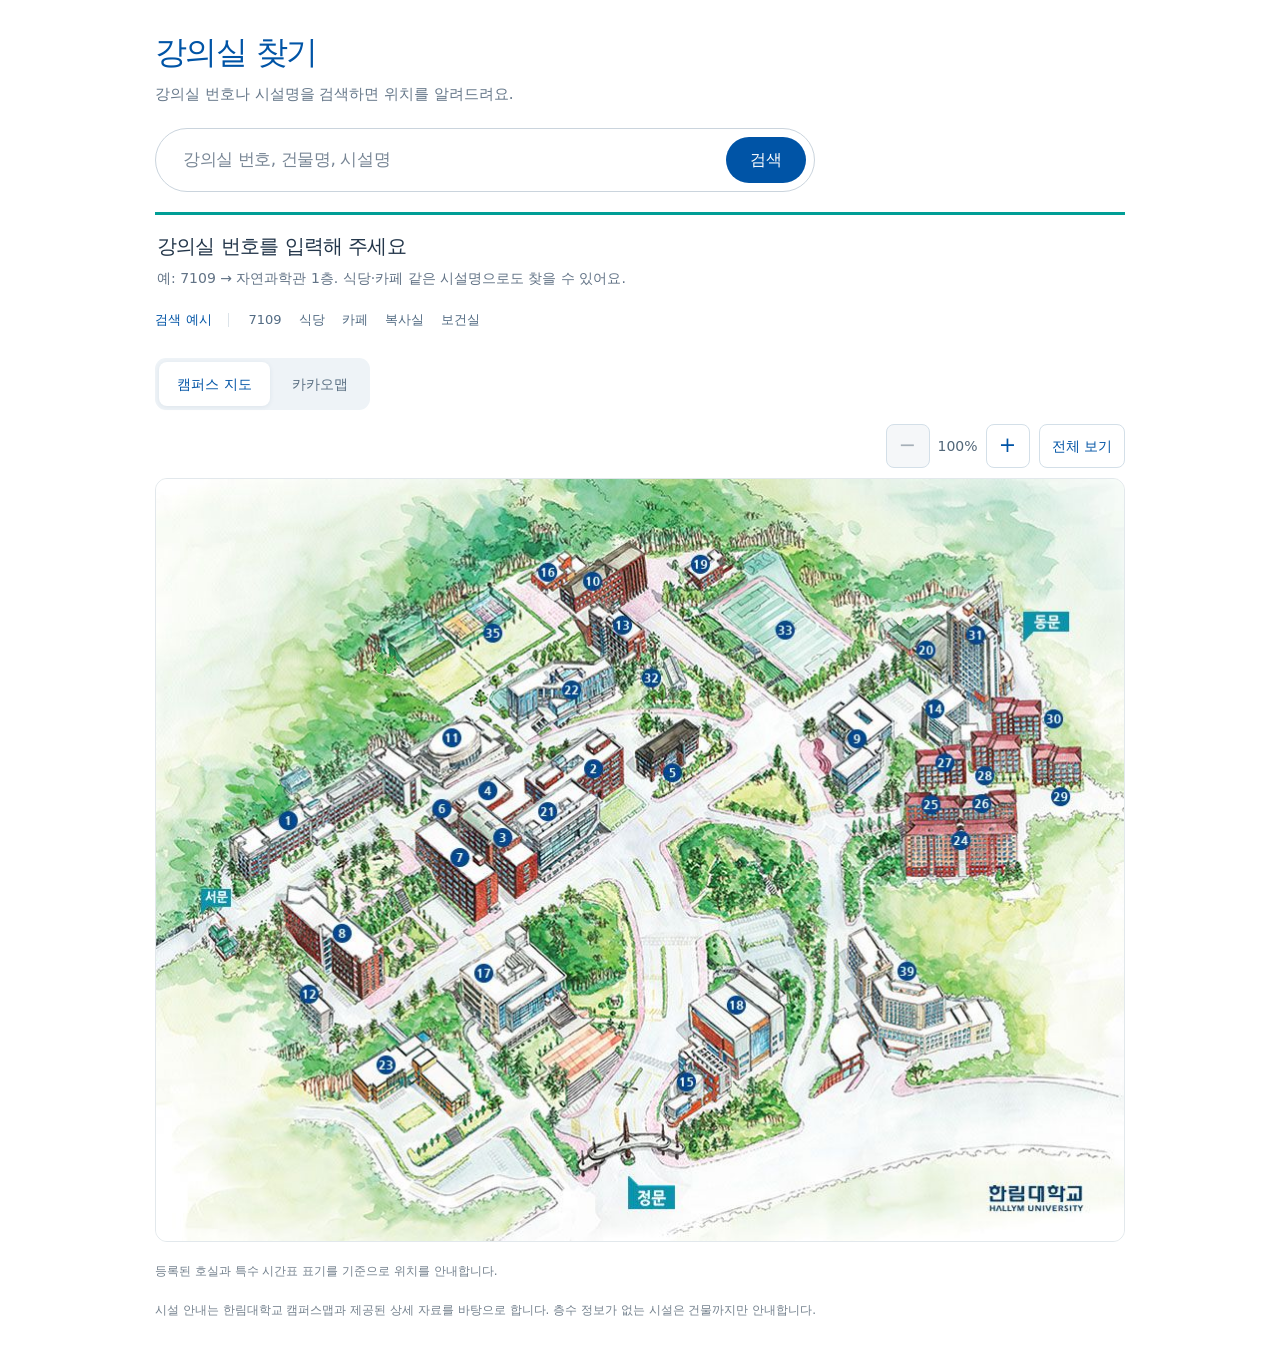
==== commit 3699bea2: "Enable visitor analytics on classroom entry page" ====
--- a/classrooms.html
+++ b/classrooms.html
@@ -65,5 +65,16 @@
       </dialog>
     </section>
   </main>
+  <script>
+    if (location.hostname.endsWith('.vercel.app')) {
+      window.va = window.va || function () { (window.vaq = window.vaq || []).push(arguments); };
+      var analyticsScript = document.createElement('script');
+      analyticsScript.defer = true;
+      analyticsScript.src = '/_vercel/insights/script.js';
+      document.head.appendChild(analyticsScript);
+    }
+  </script>
 </body>
 </html>
+
+
